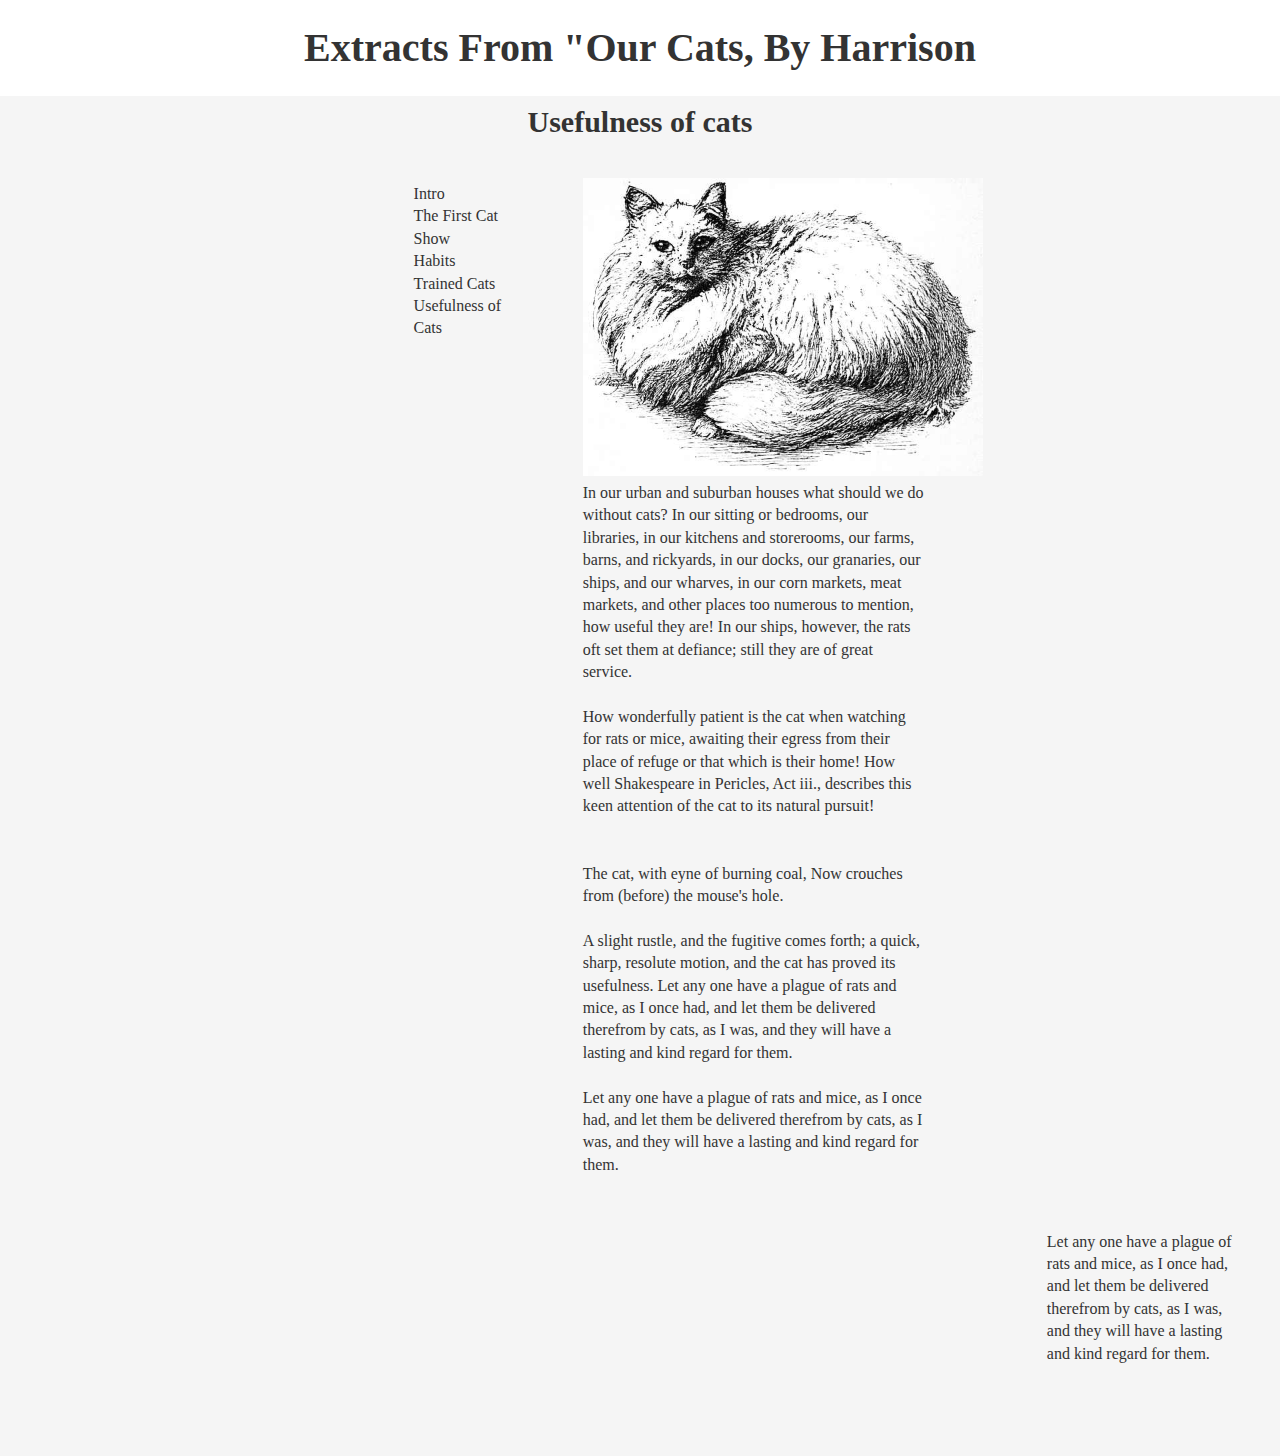
==== block-BHaabd/index.html @ d7af4d89 "Our Cats" ====
<!DOCTYPE html>
<html lang="en">
<head>
    <meta charset="UTF-8">
    <meta http-equiv="X-UA-Compatible" content="IE=edge">
    <meta name="viewport" content="width=device-width, initial-scale=1.0">
    <link rel="stylesheet" href="assets/stylesheets/style.css">
    <title>Assignment 1 positioning Contents</title>
</head>
<body>
    <header>
        <h1>Extracts from "Our Cats, by Harrison</h1>
    </header>
    <main>
        <section class="clearfix">
            <h2>Usefulness of cats</h2>

            
                <article class=first-article>
                    <h3>Intro</h3>
                    <h3>The First Cat Show</h3>
                    <h3>Habits</h3>
                    <h3>Trained Cats</h3>
                    <h3>Usefulness of Cats</h3>
                                                               
                </article>
            
            
                <article class="main-article">
                    <img src="assets/media/fluffy.jpg" alt="cat">
                    <br>
                      <p >
                        In our urban and suburban houses what should we do without cats? In our sitting or bedrooms, our libraries, in our kitchens and storerooms, our farms, barns, and rickyards, in our docks, our granaries, our ships, and our wharves, in our corn markets, meat markets, and other places too numerous to mention, how useful they are! In our ships, however, the rats oft set them at defiance; still they are of great service.
                    </p>
                    <br>
                    <p>How wonderfully patient is the cat when watching for rats or mice, awaiting their egress from their place of refuge or that which is their home! How well Shakespeare in Pericles, Act iii., describes this keen attention of the cat to its natural pursuit!</p>
                       <br>
                       <br>
                    <p>The cat, with eyne of burning coal, Now crouches from (before) the mouse's hole.
                        <br>
                        <br>
                                         <p>A slight rustle, and the fugitive comes forth; a quick, sharp, resolute motion, and the cat has proved its usefulness. Let any one have a plague of rats and mice, as I once had, and let them be delivered therefrom by cats, as I was, and they will have a lasting and kind regard for them.</p>
                        <br>
                     <p>Let any one have a plague of rats and mice, as I once had, and let them be delivered therefrom by cats, as I was, and they will have a lasting and kind regard for them.</p>   

                </article> 
                  
           
                
                    
                 <article  class="third-article" >
                        Let any one have a plague of rats and mice, as I once had, and let them be delivered therefrom by cats, as I was, and they will have a lasting and kind regard for them.
                    </p>
                </article>
           
            
            
        </section>
    </main>

</body>
</html>
---- block-BHaabd/assets/stylesheets/style.css ----
/* http://meyerweb.com/eric/tools/css/reset/ 
   v2.0 | 20110126
   License: none (public domain)
*/

html, body, div, span, applet, object, iframe,
h1, h2, h3, h4, h5, h6, p, blockquote, pre,
a, abbr, acronym, address, big, cite, code,
del, dfn, em, img, ins, kbd, q, s, samp,
small, strike, strong, sub, sup, tt, var,
b, u, i, center,
dl, dt, dd, ol, ul, li,
fieldset, form, label, legend,
table, caption, tbody, tfoot, thead, tr, th, td,
article, aside, canvas, details, embed, 
figure, figcaption, footer, header, hgroup, 
menu, nav, output, ruby, section, summary,
time, mark, audio, video {
	margin: 0;
	padding: 0;
	border: 0;
	font-size: 100%;
	font: inherit;
	vertical-align: baseline;
}
/* HTML5 display-role reset for older browsers */
article, aside, details, figcaption, figure, 
footer, header, hgroup, menu, nav, section {
	display: block;
}
body {
	line-height: 1;
}
ol, ul {
	list-style: none;
}
blockquote, q {
	quotes: none;
}
blockquote:before, blockquote:after,
q:before, q:after {
	content: '';
	content: none;
}
table {
	border-collapse: collapse;
	border-spacing: 0;
}


/* Custom style */

body{
    text-align: center;
    background: whitesmoke;
    color:#333333;
    line-height: 1.4;
}

header{
    background-color: #ffff;
    padding: 20px;
        
}
h1{
    text-align: center;
    font-size: 40px;
    font-weight: bolder;
    text-transform: capitalize;
    width: 100%;
    
   

}
.main-article{
    margin: 1.0%;
    padding: 20px;
    
    width: 35.65%;
    float: left;
    margin-right: 20px;
    

    
}

article{
    /* background-color:green; */
    float: left;
   

}
.clearfix::before, .clearfix::after{
   content: "";
   display: table;
}
.clearfix::after{
    clear:both;
}
img{
    width:400px;
}
h2{
    font-size: 30px;
    font-weight: bolder;
    padding: 5px;
    margin-right: 420px;
}
.first-article{
  text-align: left;
   margin: 3.5%;
    padding: 10px;
    width:10%;
    margin-top: 25px;

}
.third-article{
    float:right;
    width:20%;
    margin: 9.5%;
    margin-top: 25px;
    text-align: left;
    
    

}
p{
    text-align: left;
}

.clearfix{
    width: 75%;
    margin-left: 370px;
}
/* .paraArticle{
    text-align: left;
    color: black;
    text-transform: capitalize;
} */
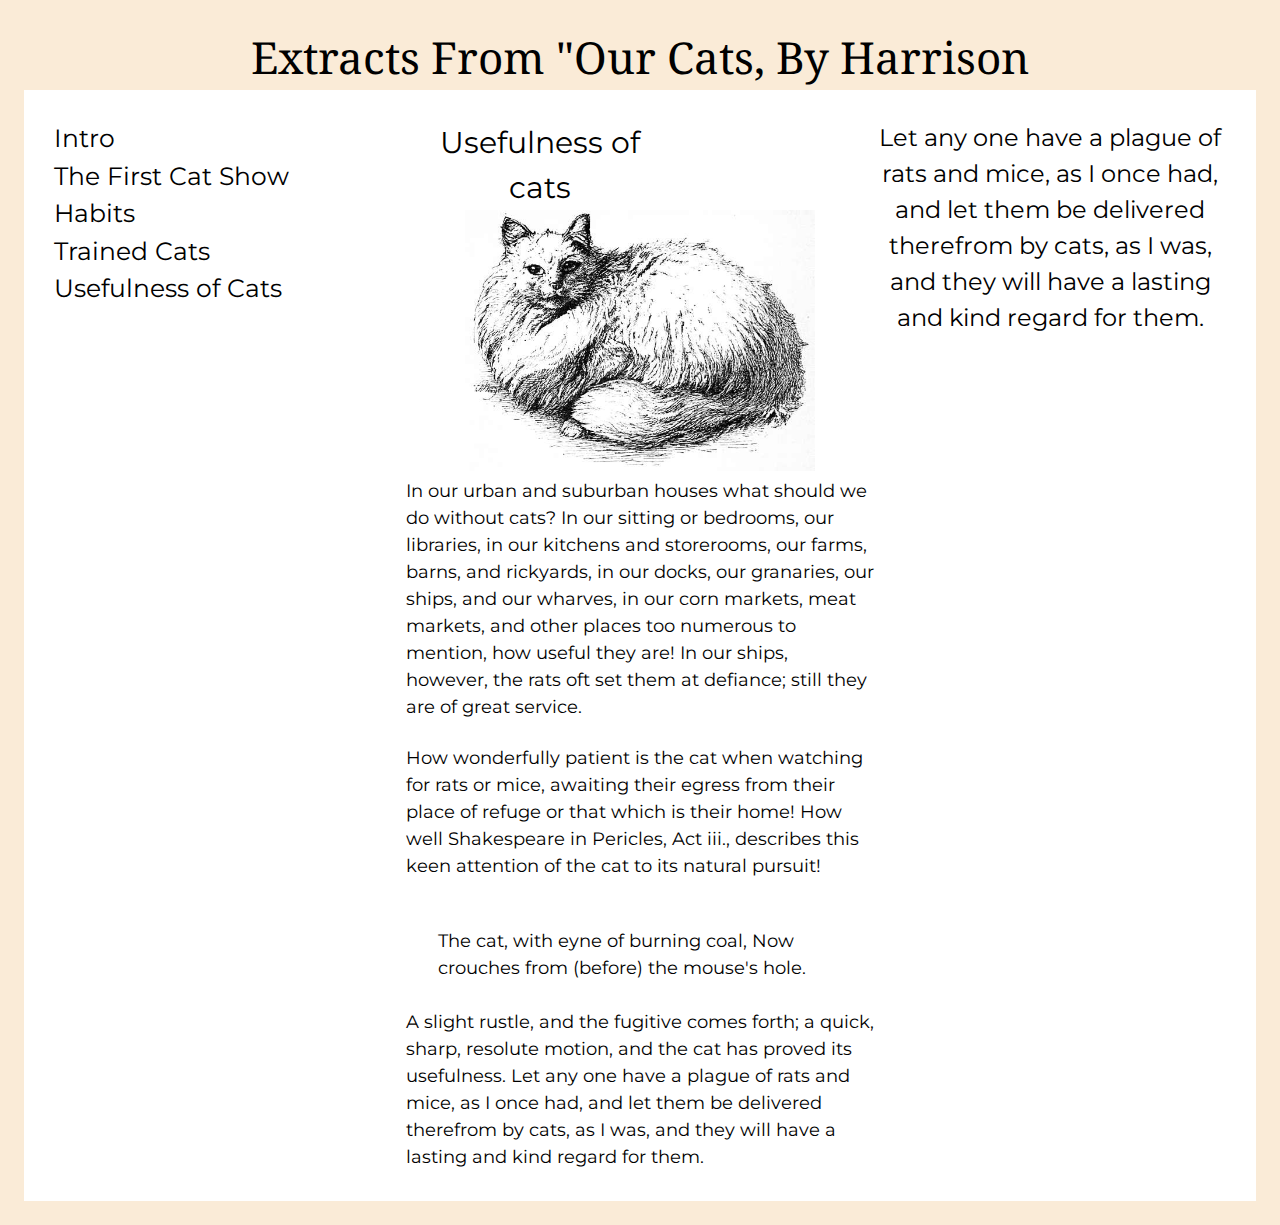
==== commit 25b1ee06: "modification" ====
--- a/block-BHaabd/index.html
+++ b/block-BHaabd/index.html
@@ -5,6 +5,9 @@
     <meta http-equiv="X-UA-Compatible" content="IE=edge">
     <meta name="viewport" content="width=device-width, initial-scale=1.0">
     <link rel="stylesheet" href="assets/stylesheets/style.css">
+    <link rel="preconnect" href="https://fonts.gstatic.com">
+    <link rel="preconnect" href="https://fonts.gstatic.com">
+    <link href="https://fonts.googleapis.com/css2?family=Montserrat:wght@400;500;600;700&family=Noto+Serif:ital,wght@0,700;1,400&display=swap" rel="stylesheet">
     <title>Assignment 1 positioning Contents</title>
 </head>
 <body>
@@ -12,21 +15,16 @@
         <h1>Extracts from "Our Cats, by Harrison</h1>
     </header>
     <main>
-        <section class="clearfix">
-            <h2>Usefulness of cats</h2>
-
-            
-                <article class=first-article>
-                    <h3>Intro</h3>
-                    <h3>The First Cat Show</h3>
-                    <h3>Habits</h3>
-                    <h3>Trained Cats</h3>
-                    <h3>Usefulness of Cats</h3>
-                                                               
-                </article>
-            
-            
-                <article class="main-article">
+        <div class="container clearfix">
+            <aside class="left left-side">
+                <p>Intro</p>
+                <p>The First Cat Show</p>
+                <p>Habits</p>
+                <p>Trained Cats</p>
+                <p>Usefulness of Cats</p>
+            </aside>
+            <article class="article left">
+                    <h2>Usefulness of cats</h2>
                     <img src="assets/media/fluffy.jpg" alt="cat">
                     <br>
                       <p >
@@ -36,26 +34,16 @@
                     <p>How wonderfully patient is the cat when watching for rats or mice, awaiting their egress from their place of refuge or that which is their home! How well Shakespeare in Pericles, Act iii., describes this keen attention of the cat to its natural pursuit!</p>
                        <br>
                        <br>
-                    <p>The cat, with eyne of burning coal, Now crouches from (before) the mouse's hole.
+                    <p class="quote" >The cat, with eyne of burning coal, Now crouches from (before) the mouse's hole.
                         <br>
                         <br>
-                                         <p>A slight rustle, and the fugitive comes forth; a quick, sharp, resolute motion, and the cat has proved its usefulness. Let any one have a plague of rats and mice, as I once had, and let them be delivered therefrom by cats, as I was, and they will have a lasting and kind regard for them.</p>
-                        <br>
-                     <p>Let any one have a plague of rats and mice, as I once had, and let them be delivered therefrom by cats, as I was, and they will have a lasting and kind regard for them.</p>   
-
-                </article> 
-                  
-           
-                
-                    
-                 <article  class="third-article" >
-                        Let any one have a plague of rats and mice, as I once had, and let them be delivered therefrom by cats, as I was, and they will have a lasting and kind regard for them.
-                    </p>
-                </article>
-           
-            
-            
-        </section>
+                   <p>A slight rustle, and the fugitive comes forth; a quick, sharp, resolute motion, and the cat has proved its usefulness. Let any one have a plague of rats and mice, as I once had, and let them be delivered therefrom by cats, as I was, and they will have a lasting and kind regard for them.</p>
+                           
+            </article> 
+            <aside class="left right-side">
+                <p>Let any one have a plague of rats and mice, as I once had, and let them be delivered therefrom by cats, as I was, and they will have a lasting and kind regard for them.</p>
+            </aside>      
+        </div>   
     </main>
 
 </body>
--- a/block-BHaabd/assets/stylesheets/style.css
+++ b/block-BHaabd/assets/stylesheets/style.css
@@ -3,19 +3,87 @@
    License: none (public domain)
 */
 
-html, body, div, span, applet, object, iframe,
-h1, h2, h3, h4, h5, h6, p, blockquote, pre,
-a, abbr, acronym, address, big, cite, code,
-del, dfn, em, img, ins, kbd, q, s, samp,
-small, strike, strong, sub, sup, tt, var,
-b, u, i, center,
-dl, dt, dd, ol, ul, li,
-fieldset, form, label, legend,
-table, caption, tbody, tfoot, thead, tr, th, td,
-article, aside, canvas, details, embed, 
-figure, figcaption, footer, header, hgroup, 
-menu, nav, output, ruby, section, summary,
-time, mark, audio, video {
+html,
+body,
+div,
+span,
+applet,
+object,
+iframe,
+h1,
+h2,
+h3,
+h4,
+h5,
+h6,
+p,
+blockquote,
+pre,
+a,
+abbr,
+acronym,
+address,
+big,
+cite,
+code,
+del,
+dfn,
+em,
+img,
+ins,
+kbd,
+q,
+s,
+samp,
+small,
+strike,
+strong,
+sub,
+sup,
+tt,
+var,
+b,
+u,
+i,
+center,
+dl,
+dt,
+dd,
+ol,
+ul,
+li,
+fieldset,
+form,
+label,
+legend,
+table,
+caption,
+tbody,
+tfoot,
+thead,
+tr,
+th,
+td,
+article,
+aside,
+canvas,
+details,
+embed,
+figure,
+figcaption,
+footer,
+header,
+hgroup,
+menu,
+nav,
+output,
+ruby,
+section,
+summary,
+time,
+mark,
+audio,
+video {
 	margin: 0;
 	padding: 0;
 	border: 0;
@@ -24,22 +92,35 @@
 	vertical-align: baseline;
 }
 /* HTML5 display-role reset for older browsers */
-article, aside, details, figcaption, figure, 
-footer, header, hgroup, menu, nav, section {
+article,
+aside,
+details,
+figcaption,
+figure,
+footer,
+header,
+hgroup,
+menu,
+nav,
+section {
 	display: block;
 }
 body {
 	line-height: 1;
 }
-ol, ul {
+ol,
+ul {
 	list-style: none;
 }
-blockquote, q {
+blockquote,
+q {
 	quotes: none;
 }
-blockquote:before, blockquote:after,
-q:before, q:after {
-	content: '';
+blockquote:before,
+blockquote:after,
+q:before,
+q:after {
+	content: "";
 	content: none;
 }
 table {
@@ -47,93 +128,72 @@
 	border-spacing: 0;
 }
 
-
 /* Custom style */
 
-body{
-    text-align: center;
-    background: whitesmoke;
-    color:#333333;
-    line-height: 1.4;
+.clearfix::before,
+.clearfix::after {
+	content: "";
+	display: table;
+}
+.clearfix::after {
+	clear: both;
 }
 
-header{
-    background-color: #ffff;
-    padding: 20px;
-        
+body {
+	text-align: center;
+	background: antiquewhite;
+	line-height: 1.5;
+	font-family: 'Montserrat', sans-serif;
+    padding: 24px;
 }
-h1{
-    text-align: center;
-    font-size: 40px;
-    font-weight: bolder;
-    text-transform: capitalize;
-    width: 100%;
-    
+.container {
+	max-width: 1200px;
+	margin: 0 auto;
+	padding: 30px;
+	background-color: #ffff;
+}
+
+h1 {
+	text-align: center;
+	font-size: 44px;
+	text-transform: capitalize;
+    font-family: 'Noto Serif', serif;;
+}
+.article {
+	width: 40%;
+	float: left;
+}
+aside {
+	width: 30%;
+}
+
+.left{
+    float:left;
+}
+
+img {
+	width: 350px;
+}
+h2 {
+	font-size: 30px;
    
+    margin-right: 200px;
+		
+}
+
+.left-side{
+    font-size:25px;
+    text-align: left;
+}
+.article p {
+    font-size: 18px;
+	text-align: left;
+}
+.quote{
+    padding: 0 32px;
+}
+.right-side{
+    font-size: 24px;
 
 }
-.main-article{
-    margin: 1.0%;
-    padding: 20px;
-    
-    width: 35.65%;
-    float: left;
-    margin-right: 20px;
-    
 
-    
-}
-
-article{
-    /* background-color:green; */
-    float: left;
-   
-
-}
-.clearfix::before, .clearfix::after{
-   content: "";
-   display: table;
-}
-.clearfix::after{
-    clear:both;
-}
-img{
-    width:400px;
-}
-h2{
-    font-size: 30px;
-    font-weight: bolder;
-    padding: 5px;
-    margin-right: 420px;
-}
-.first-article{
-  text-align: left;
-   margin: 3.5%;
-    padding: 10px;
-    width:10%;
-    margin-top: 25px;
-
-}
-.third-article{
-    float:right;
-    width:20%;
-    margin: 9.5%;
-    margin-top: 25px;
-    text-align: left;
-    
-    
-
-}
-p{
-    text-align: left;
-}
-
-.clearfix{
-    width: 75%;
-    margin-left: 370px;
-}
-/* .paraArticle{
-    text-align: left;
-    color: black;
-    text-transform: capitalize;
-} */
